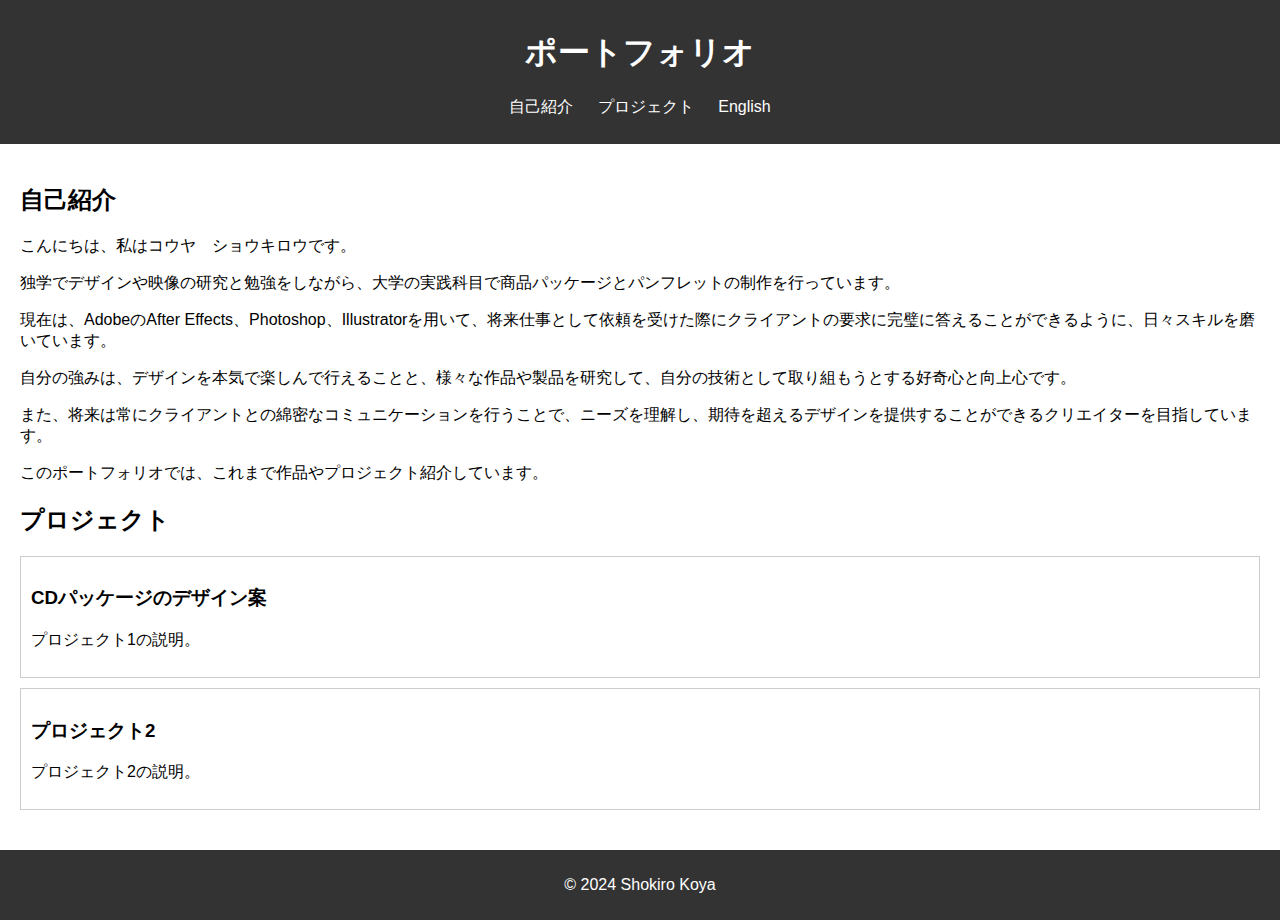
==== index.html @ d23f5019 "Add files via upload" ====
<!DOCTYPE html>
<html lang="ja">
<head>
    <meta charset="UTF-8">
    <meta name="viewport" content="width=device-width, initial-scale=1.0">
    <title>ポートフォリオ</title>
    <link rel="stylesheet" href="styles.css">
</head>
<body>
    <header>
        <h1>ポートフォリオ</h1>
        <nav>
            <ul>
                <li><a href="#about">自己紹介</a></li>
                <li><a href="#projects">プロジェクト</a></li>
                <li><a href="english.html">English</a></li>
            </ul>
        </nav>
    </header>
    <main>
        <section id="about">
            <h2>自己紹介</h2>
            <p>こんにちは、私はコウヤ　ショウキロウです。</p>
            <p>独学でデザインや映像の研究と勉強をしながら、大学の実践科目で商品パッケージとパンフレットの制作を行っています。</p>
            <p>現在は、AdobeのAfter Effects、Photoshop、Illustratorを用いて、将来仕事として依頼を受けた際にクライアントの要求に完璧に答えることができるように、日々スキルを磨いています。</p>
            <p>自分の強みは、デザインを本気で楽しんで行えることと、様々な作品や製品を研究して、自分の技術として取り組もうとする好奇心と向上心です。</p>
            <p>また、将来は常にクライアントとの綿密なコミュニケーションを行うことで、ニーズを理解し、期待を超えるデザインを提供することができるクリエイターを目指しています。</p>
            <p>このポートフォリオでは、これまで作品やプロジェクト紹介しています。</p>
        </section>
        <section id="projects">
            <h2>プロジェクト</h2>
            <div class="project">
                <h3>CDパッケージのデザイン案</h3>
                <p>プロジェクト1の説明。</p>
            </div>
            <div class="project">
                <h3>プロジェクト2</h3>
                <p>プロジェクト2の説明。</p>
            </div>
        </section>
    </main>
    <footer>
        <p>&copy; 2024 Shokiro Koya</p>
    </footer>
</body>
</html>
---- styles.css ----
body {
    font-family: Arial, sans-serif;
    margin: 0;
    padding: 0;
}

header {
    background-color: #333;
    color: white;
    padding: 10px 0;
    text-align: center;
}

header nav ul {
    list-style-type: none;
    padding: 0;
}

header nav ul li {
    display: inline;
    margin: 0 10px;
}

header nav ul li a {
    color: white;
    text-decoration: none;
}

main {
    padding: 20px;
}

section {
    margin-bottom: 20px;
}

.project {
    border: 1px solid #ccc;
    padding: 10px;
    margin-bottom: 10px;
}

footer {
    background-color: #333;
    color: white;
    text-align: center;
    padding: 10px 0;
}
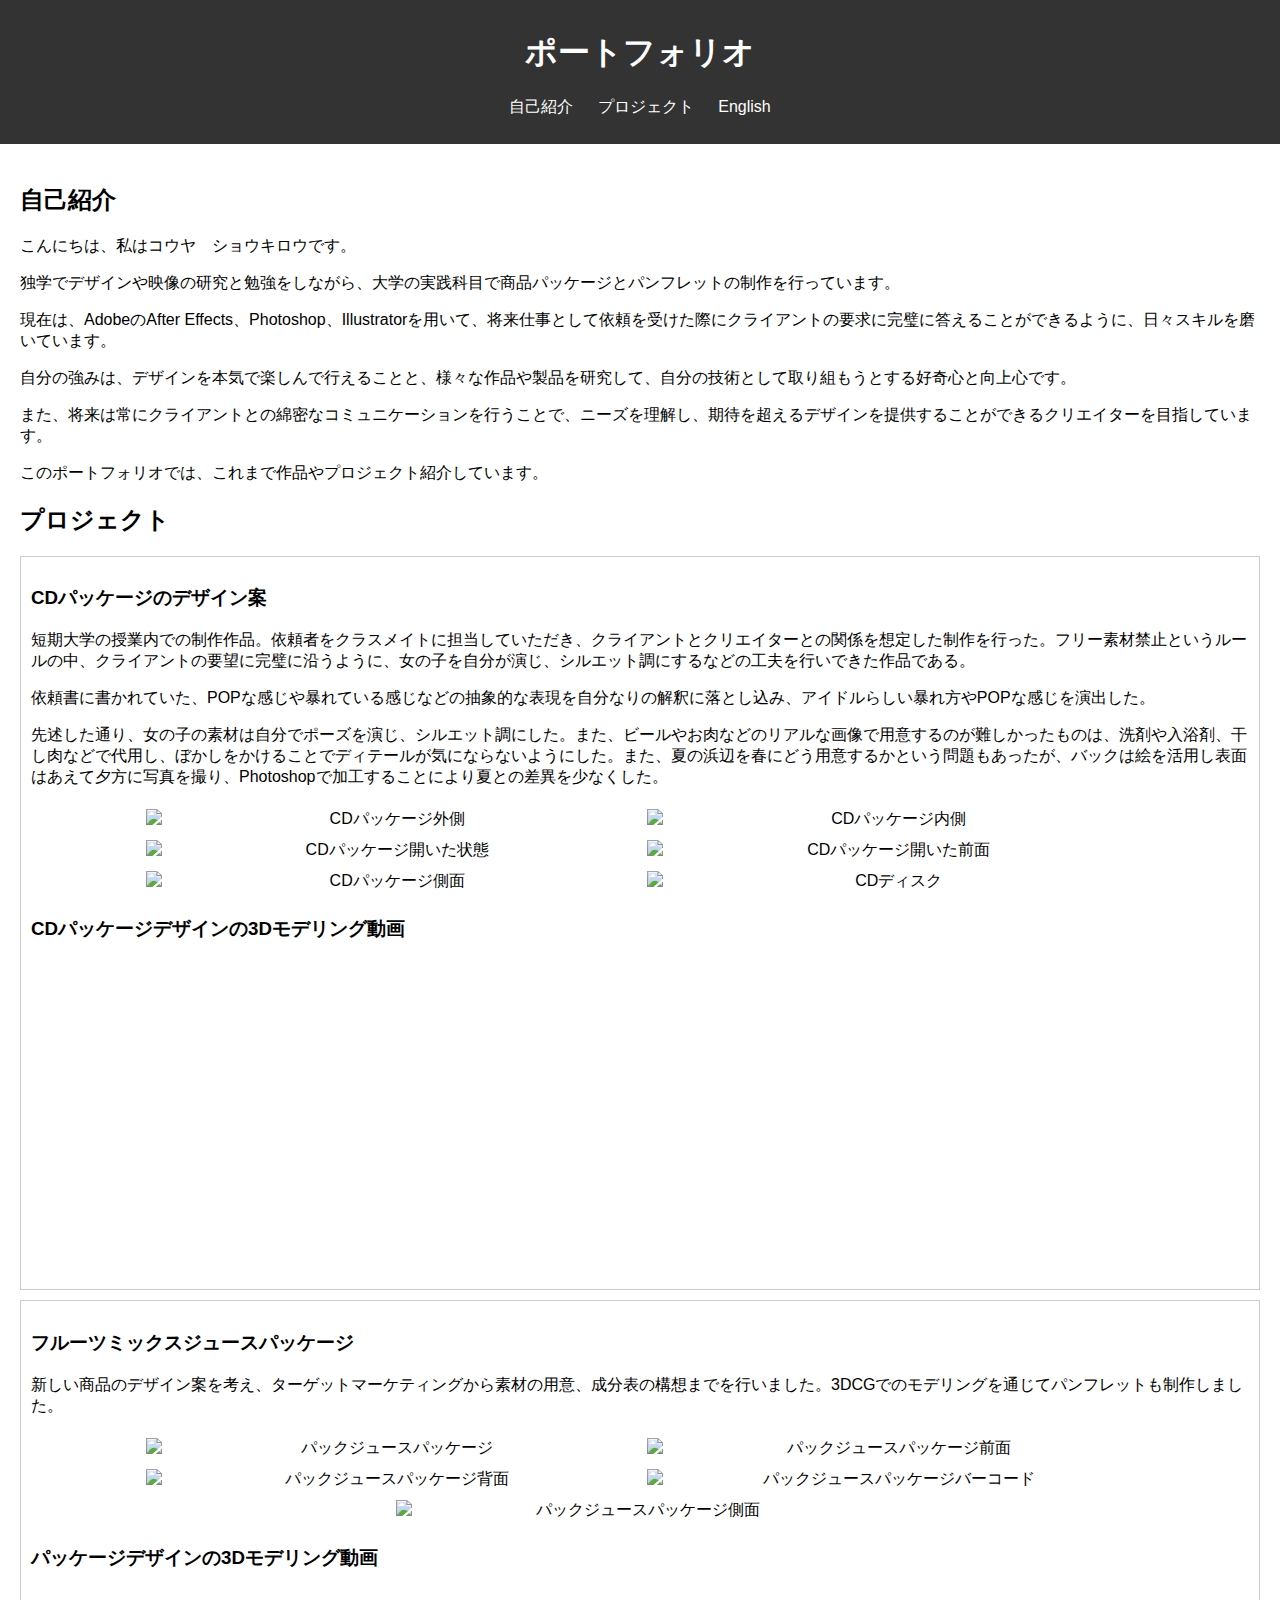
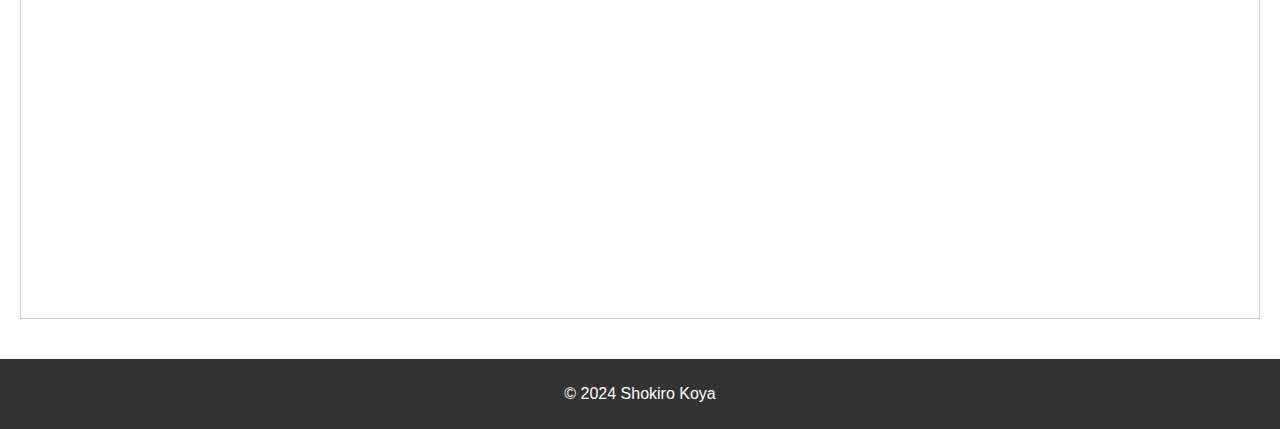
==== commit 3ddec5b1: "Add files via upload" ====
--- a/index.html
+++ b/index.html
@@ -31,11 +31,40 @@
             <h2>プロジェクト</h2>
             <div class="project">
                 <h3>CDパッケージのデザイン案</h3>
-                <p>プロジェクト1の説明。</p>
+                <p>短期大学の授業内での制作作品。依頼者をクラスメイトに担当していただき、クライアントとクリエイターとの関係を想定した制作を行った。フリー素材禁止というルールの中、クライアントの要望に完璧に沿うように、女の子を自分が演じ、シルエット調にするなどの工夫を行いできた作品である。</p>
+                <p>依頼書に書かれていた、POPな感じや暴れている感じなどの抽象的な表現を自分なりの解釈に落とし込み、アイドルらしい暴れ方やPOPな感じを演出した。</p>
+                <p>先述した通り、女の子の素材は自分でポーズを演じ、シルエット調にした。また、ビールやお肉などのリアルな画像で用意するのが難しかったものは、洗剤や入浴剤、干し肉などで代用し、ぼかしをかけることでディテールが気にならないようにした。また、夏の浜辺を春にどう用意するかという問題もあったが、バックは絵を活用し表面はあえて夕方に写真を撮り、Photoshopで加工することにより夏との差異を少なくした。</p>
+                <div class="image-container">
+                    <img src="parallel out cd.jpg" alt="CDパッケージ外側">
+                    <img src="parallel in cd.jpg" alt="CDパッケージ内側">
+                </div>
+                <div class="image-container">
+                    <img src="opened.jpg" alt="CDパッケージ開いた状態">
+                    <img src="opened front.jpg" alt="CDパッケージ開いた前面">
+                </div>
+                <div class="image-container">
+                    <img src="side.jpg" alt="CDパッケージ側面">
+                    <img src="cd.jpg" alt="CDディスク">
+                </div>
+                <h3>CDパッケージデザインの3Dモデリング動画</h3>
+                <iframe width="560" height="315" src="https://www.youtube.com/embed/Pf4vaIqIQAc" frameborder="0" allow="accelerometer; autoplay; encrypted-media; gyroscope; picture-in-picture" allowfullscreen></iframe>
             </div>
             <div class="project">
-                <h3>プロジェクト2</h3>
-                <p>プロジェクト2の説明。</p>
+                <h3>フルーツミックスジュースパッケージ</h3>
+                <p>新しい商品のデザイン案を考え、ターゲットマーケティングから素材の用意、成分表の構想までを行いました。3DCGでのモデリングを通じてパンフレットも制作しました。</p>
+                <div class="image-container">
+                    <img src="juice package.jpg" alt="パックジュースパッケージ">
+                    <img src="front package.jpg" alt="パックジュースパッケージ前面">
+                </div>
+                <div class="image-container">
+                    <img src="back package.jpg" alt="パックジュースパッケージ背面">
+                    <img src="barcode.jpg" alt="パックジュースパッケージバーコード">
+                </div>
+                <div class="image-container">
+                    <img src="side.jpg" alt="パックジュースパッケージ側面">
+                </div>
+                <h3>パッケージデザインの3Dモデリング動画</h3>
+                <iframe width="560" height="315" src="https://www.youtube.com/embed/tErGaZZvV2E" frameborder="0" allow="accelerometer; autoplay; encrypted-media; gyroscope; picture-in-picture" allowfullscreen></iframe>
             </div>
         </section>
     </main>
--- a/styles.css
+++ b/styles.css
@@ -46,3 +46,13 @@
     text-align: center;
     padding: 10px 0;
 }
+img {
+    width: 40%; /* 画像の幅を元の40%にする */
+    display: inline-block; /* 横に並べる */
+    margin: 5px; /* 画像間の余白 */
+    vertical-align: top; /* 画像のトップを揃える */
+}
+
+.image-container {
+    text-align: center; /* 画像を中央揃えにする */
+}
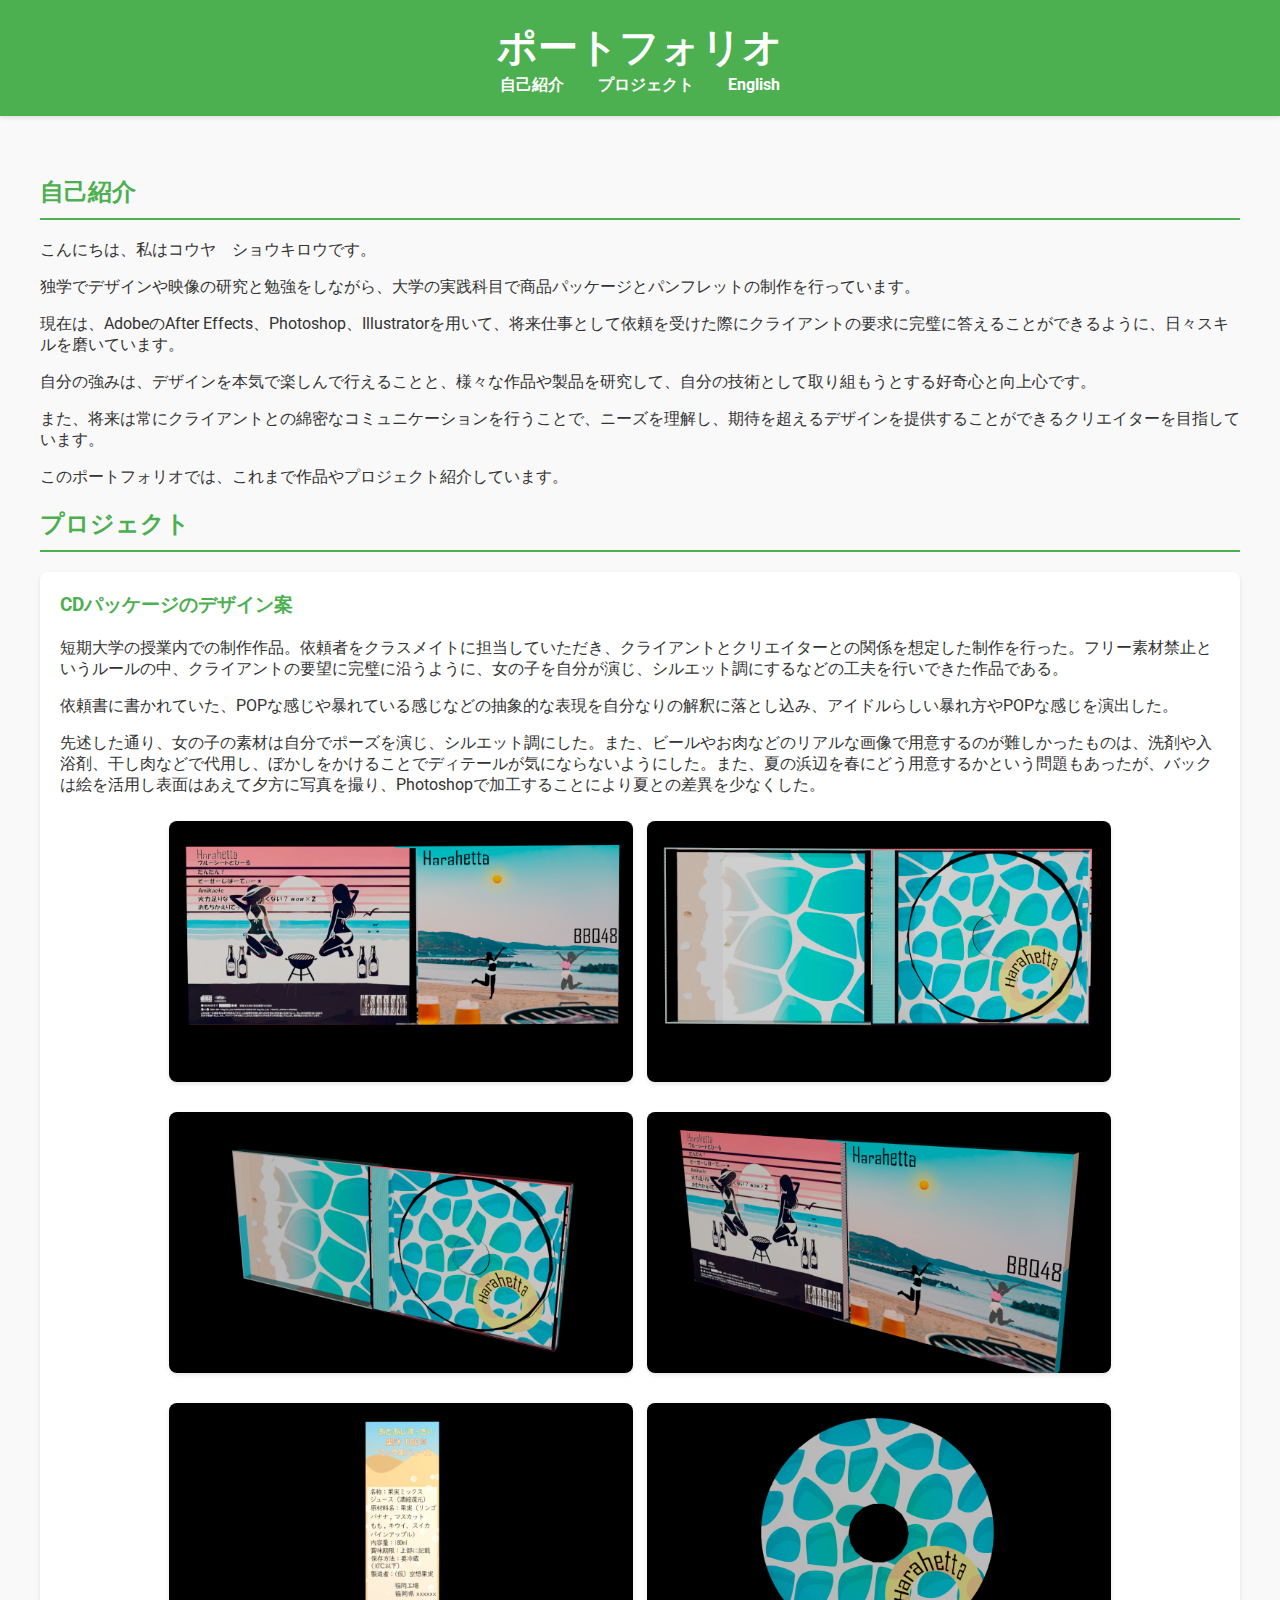
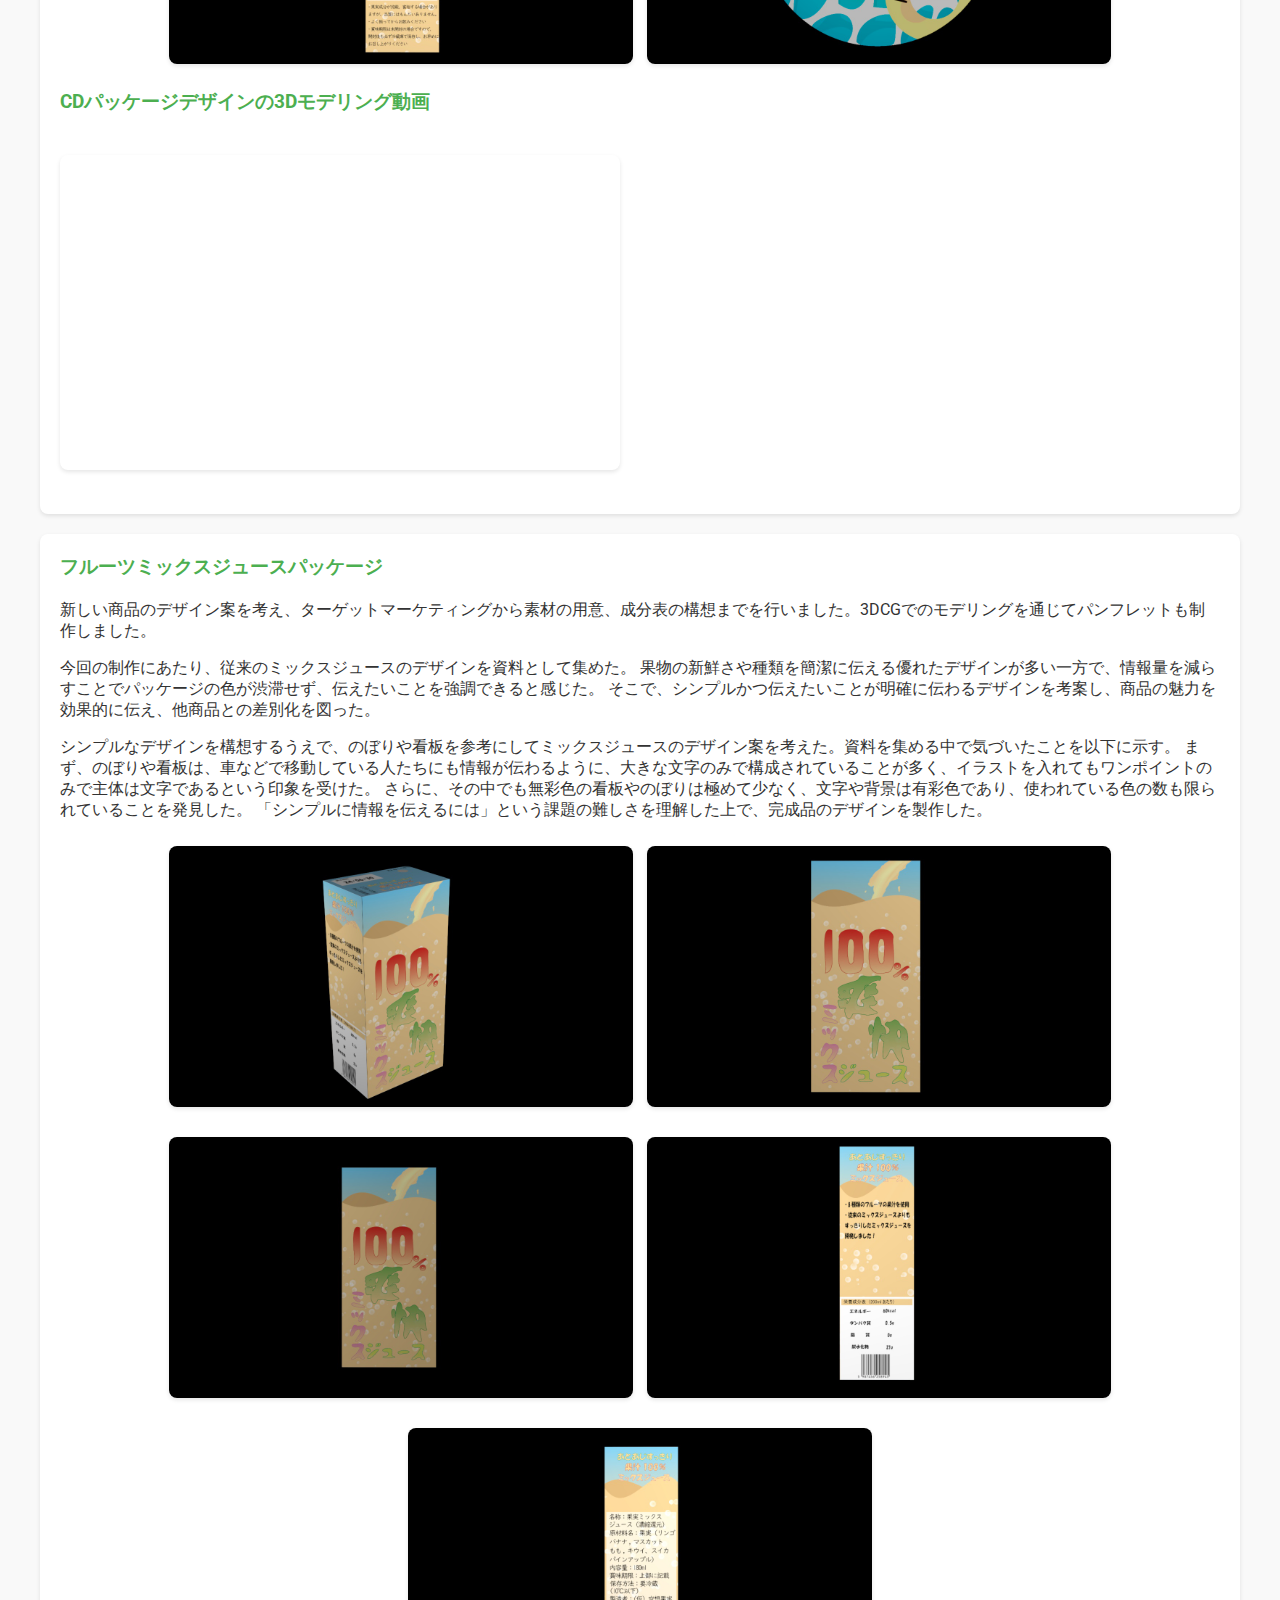
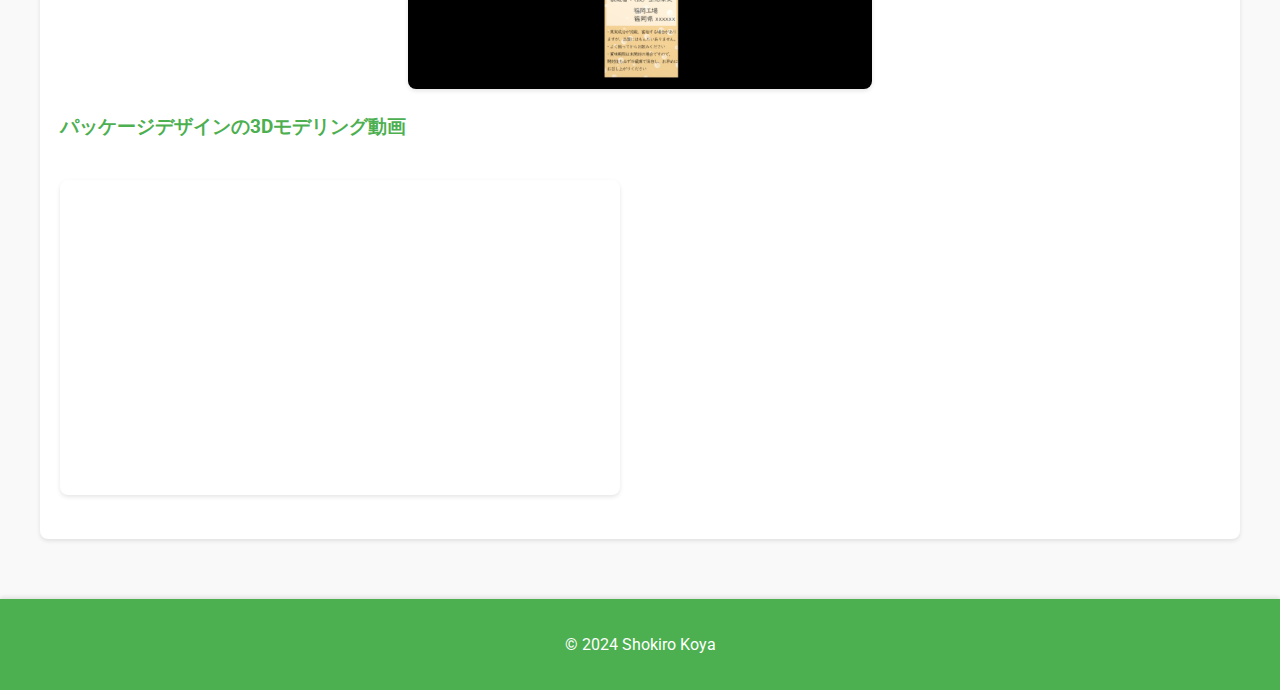
==== commit 29f0a9a8: "Update index.html" ====
--- a/index.html
+++ b/index.html
@@ -52,6 +52,13 @@
             <div class="project">
                 <h3>フルーツミックスジュースパッケージ</h3>
                 <p>新しい商品のデザイン案を考え、ターゲットマーケティングから素材の用意、成分表の構想までを行いました。3DCGでのモデリングを通じてパンフレットも制作しました。</p>
+                <p>今回の制作にあたり、従来のミックスジュースのデザインを資料として集めた。
+果物の新鮮さや種類を簡潔に伝える優れたデザインが多い一方で、情報量を減らすことでパッケージの色が渋滞せず、伝えたいことを強調できると感じた。
+そこで、シンプルかつ伝えたいことが明確に伝わるデザインを考案し、商品の魅力を効果的に伝え、他商品との差別化を図った。</p>
+                <p>シンプルなデザインを構想するうえで、のぼりや看板を参考にしてミックスジュースのデザイン案を考えた。資料を集める中で気づいたことを以下に示す。
+まず、のぼりや看板は、車などで移動している人たちにも情報が伝わるように、大きな文字のみで構成されていることが多く、イラストを入れてもワンポイントのみで主体は文字であるという印象を受けた。
+さらに、その中でも無彩色の看板やのぼりは極めて少なく、文字や背景は有彩色であり、使われている色の数も限られていることを発見した。
+「シンプルに情報を伝えるには」という課題の難しさを理解した上で、完成品のデザインを製作した。</p>
                 <div class="image-container">
                     <img src="juice package.jpg" alt="パックジュースパッケージ">
                     <img src="front package.jpg" alt="パックジュースパッケージ前面">
--- a/styles.css
+++ b/styles.css
@@ -1,58 +1,112 @@
+/* Google Fonts */
+@import url('https://fonts.googleapis.com/css2?family=Roboto:wght@300;400;700&display=swap');
+
+/* ベーススタイル */
 body {
-    font-family: Arial, sans-serif;
+    font-family: 'Roboto', sans-serif;
     margin: 0;
     padding: 0;
+    background-color: #f9f9f9;
+    color: #333;
 }
 
 header {
-    background-color: #333;
+    background-color: #4CAF50;
     color: white;
-    padding: 10px 0;
+    padding: 20px 0;
     text-align: center;
+    box-shadow: 0 2px 4px rgba(0, 0, 0, 0.1);
 }
 
-header nav ul {
+header h1 {
+    margin: 0; /* h1のマージンをリセット */
+    font-size: 2.5em; /* フォントサイズを大きく */
+    color: white; /* 色を白に設定 */
+}
+
+nav ul {
     list-style-type: none;
     padding: 0;
+    margin: 0;
 }
 
-header nav ul li {
+nav ul li {
     display: inline;
-    margin: 0 10px;
+    margin: 0 15px;
 }
 
-header nav ul li a {
+nav ul li a {
     color: white;
     text-decoration: none;
+    font-weight: 700;
+    transition: color 0.3s ease;
+}
+
+nav ul li a:hover {
+    color: #f1f1f1;
 }
 
 main {
-    padding: 20px;
+    padding: 40px 20px;
+    max-width: 1200px;
+    margin: 0 auto;
 }
 
-section {
+h1, h2, h3 {
+    color: #4CAF50;
     margin-bottom: 20px;
 }
 
+h2 {
+    border-bottom: 2px solid #4CAF50;
+    padding-bottom: 10px;
+}
+
 .project {
-    border: 1px solid #ccc;
-    padding: 10px;
-    margin-bottom: 10px;
+    background: white;
+    padding: 20px;
+    margin-bottom: 20px;
+    border-radius: 8px;
+    box-shadow: 0 2px 4px rgba(0, 0, 0, 0.1);
+}
+
+.project h3 {
+    margin-top: 0;
+}
+
+.image-container {
+    text-align: center;
+    margin: 20px 0;
+}
+
+img {
+    width: 40%;
+    display: inline-block;
+    margin: 5px;
+    vertical-align: top;
+    border-radius: 8px;
+    box-shadow: 0 2px 4px rgba(0, 0, 0, 0.1);
+    transition: transform 0.3s ease;
+}
+
+img:hover {
+    transform: scale(1.05);
+}
+
+iframe {
+    border: none;
+    margin: 20px 0;
+    border-radius: 8px;
+    box-shadow: 0 2px 4px rgba(0, 0, 0, 0.1);
 }
 
 footer {
-    background-color: #333;
+    background-color: #4CAF50;
     color: white;
     text-align: center;
-    padding: 10px 0;
+    padding: 20px 0;
+    position: relative;
+    width: 100%;
+    bottom: 0;
+    box-shadow: 0 -2px 4px rgba(0, 0, 0, 0.1);
 }
-img {
-    width: 40%; /* 画像の幅を元の40%にする */
-    display: inline-block; /* 横に並べる */
-    margin: 5px; /* 画像間の余白 */
-    vertical-align: top; /* 画像のトップを揃える */
-}
-
-.image-container {
-    text-align: center; /* 画像を中央揃えにする */
-}
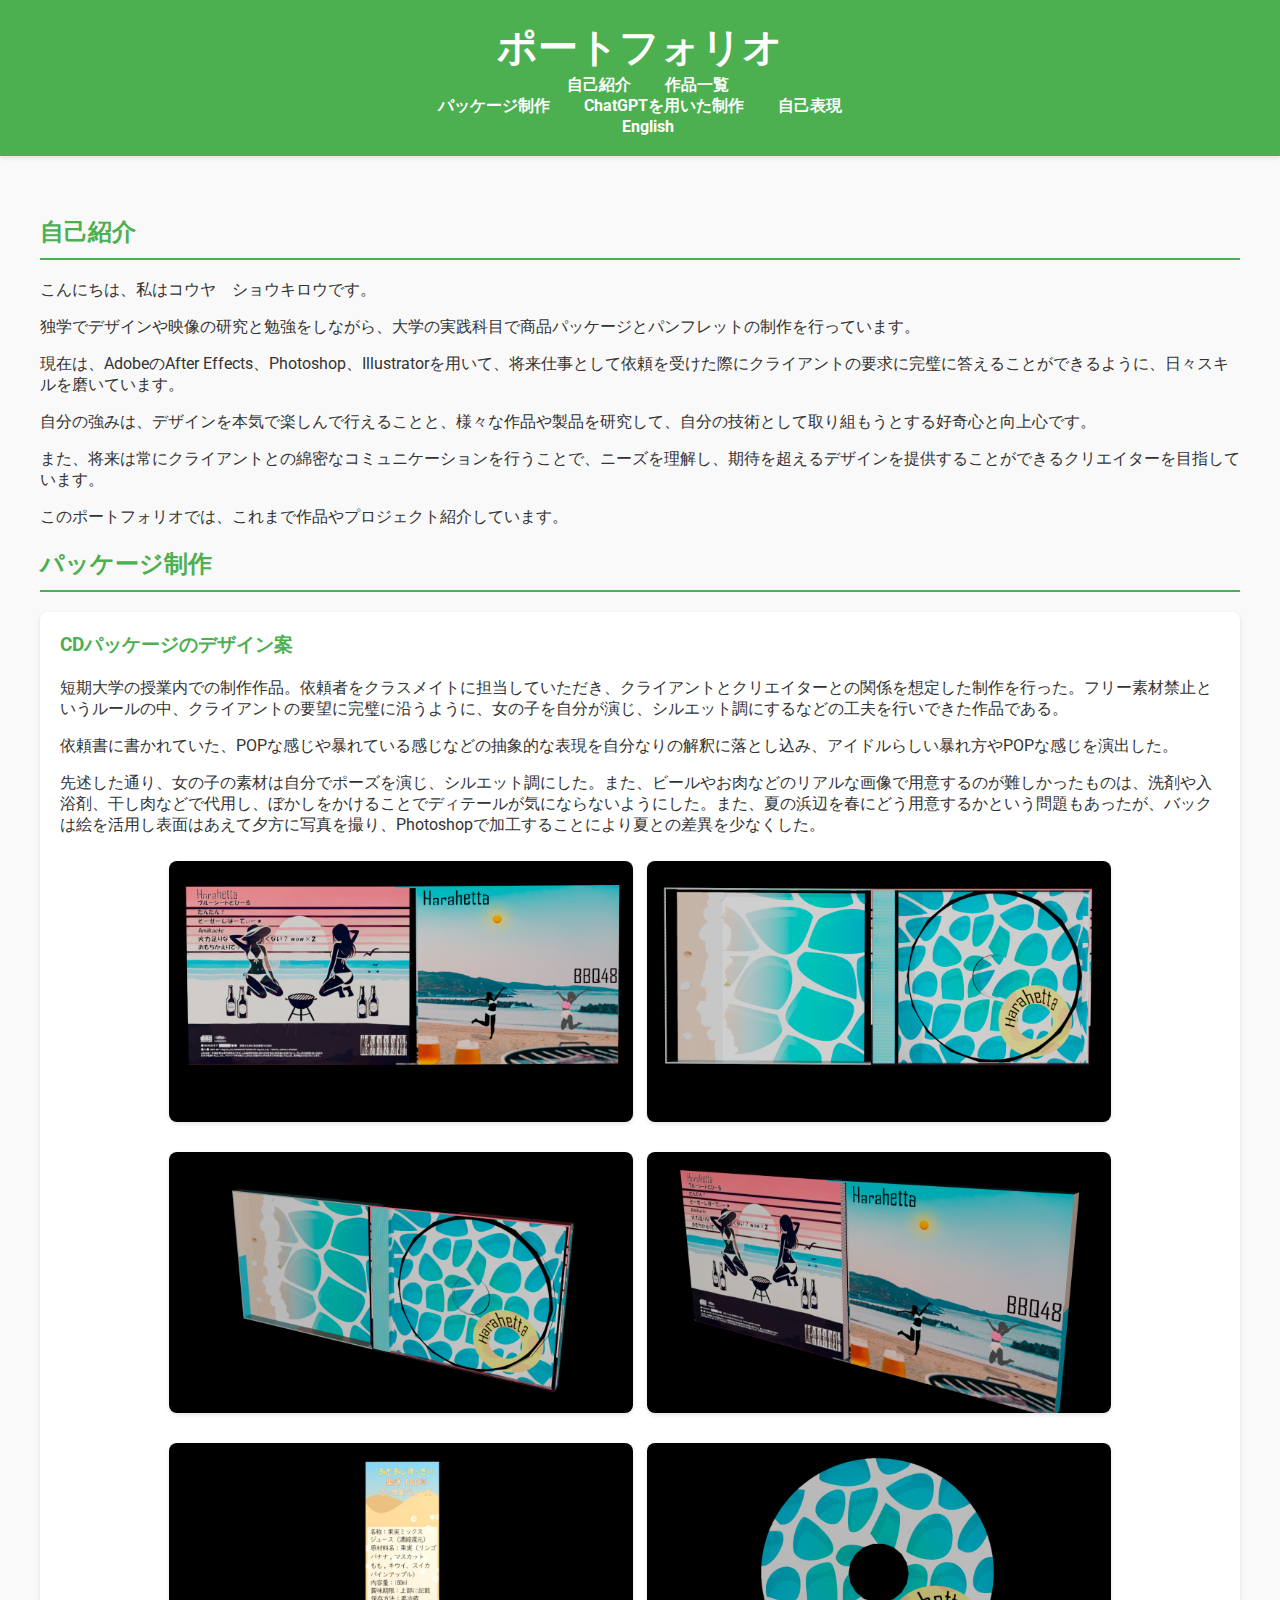
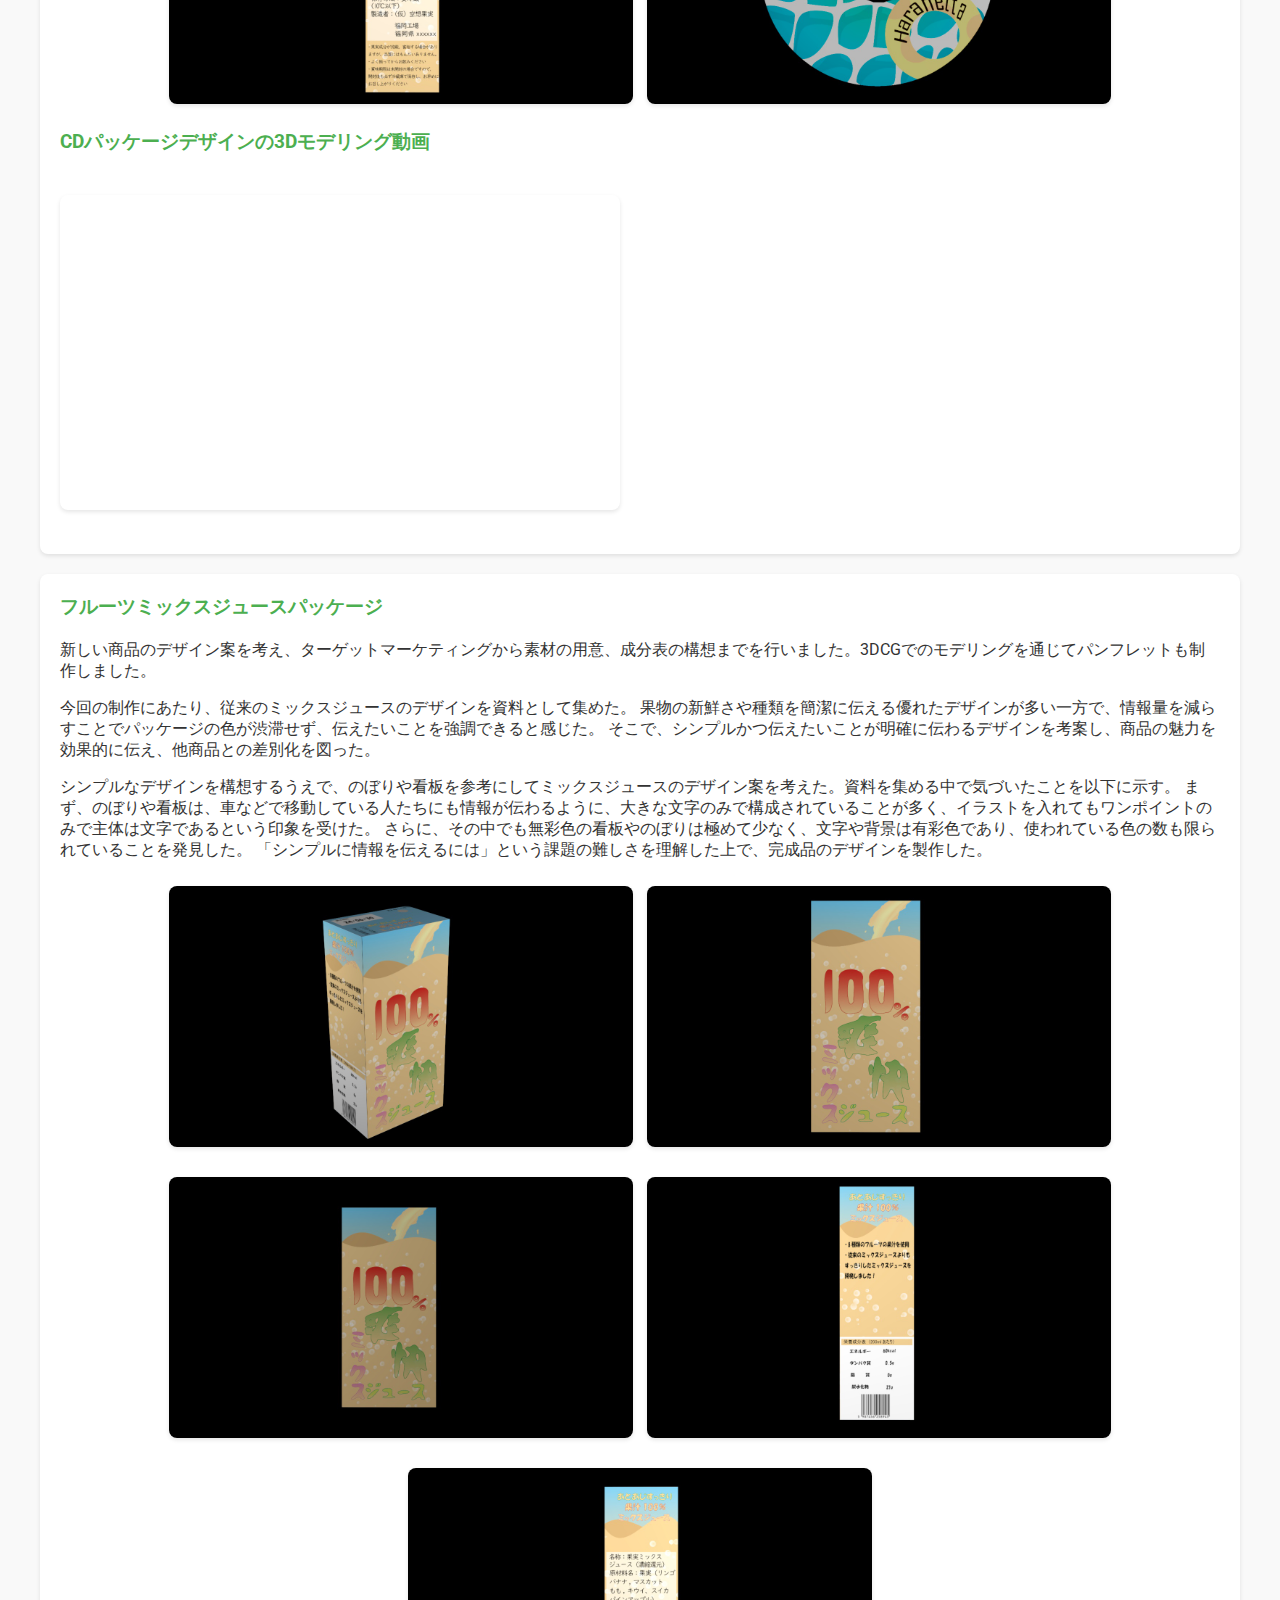
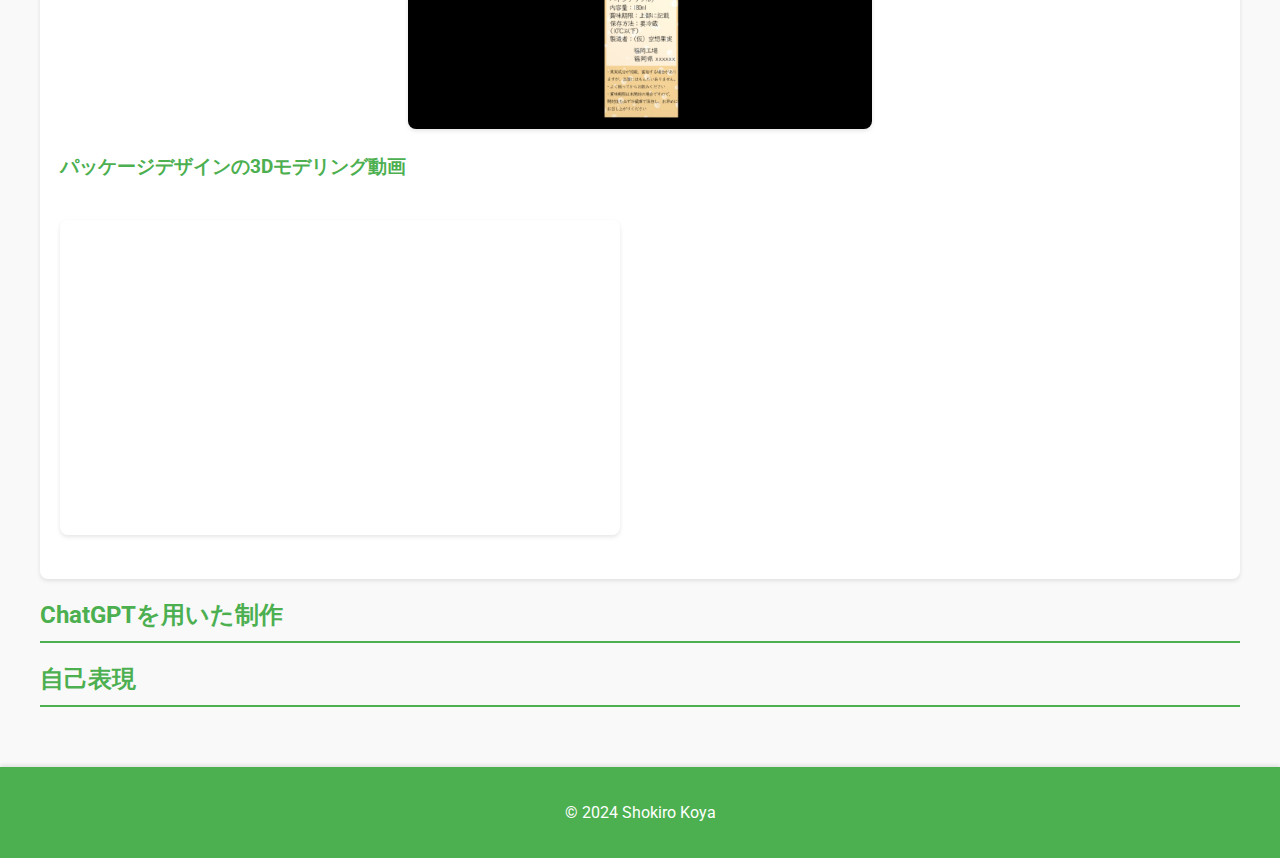
==== commit bcd67e35: "Update index.html" ====
--- a/index.html
+++ b/index.html
@@ -12,7 +12,14 @@
         <nav>
             <ul>
                 <li><a href="#about">自己紹介</a></li>
-                <li><a href="#projects">プロジェクト</a></li>
+                <li>
+                    <a href="#">作品一覧</a>
+                    <ul>
+                        <li><a href="#package-design">パッケージ制作</a></li>
+                        <li><a href="#chatgpt-projects">ChatGPTを用いた制作</a></li>
+                        <li><a href="#self-expression">自己表現</a></li>
+                    </ul>
+                </li>
                 <li><a href="english.html">English</a></li>
             </ul>
         </nav>
@@ -27,8 +34,8 @@
             <p>また、将来は常にクライアントとの綿密なコミュニケーションを行うことで、ニーズを理解し、期待を超えるデザインを提供することができるクリエイターを目指しています。</p>
             <p>このポートフォリオでは、これまで作品やプロジェクト紹介しています。</p>
         </section>
-        <section id="projects">
-            <h2>プロジェクト</h2>
+        <section id="package-design">
+            <h2>パッケージ制作</h2>
             <div class="project">
                 <h3>CDパッケージのデザイン案</h3>
                 <p>短期大学の授業内での制作作品。依頼者をクラスメイトに担当していただき、クライアントとクリエイターとの関係を想定した制作を行った。フリー素材禁止というルールの中、クライアントの要望に完璧に沿うように、女の子を自分が演じ、シルエット調にするなどの工夫を行いできた作品である。</p>
@@ -74,6 +81,14 @@
                 <iframe width="560" height="315" src="https://www.youtube.com/embed/tErGaZZvV2E" frameborder="0" allow="accelerometer; autoplay; encrypted-media; gyroscope; picture-in-picture" allowfullscreen></iframe>
             </div>
         </section>
+        <section id="chatgpt-projects">
+            <h2>ChatGPTを用いた制作</h2>
+            <!-- ChatGPTを用いた制作に関するコンテンツをここに追加 -->
+        </section>
+        <section id="self-expression">
+            <h2>自己表現</h2>
+            <!-- 自己表現に関するコンテンツをここに追加 -->
+        </section>
     </main>
     <footer>
         <p>&copy; 2024 Shokiro Koya</p>
